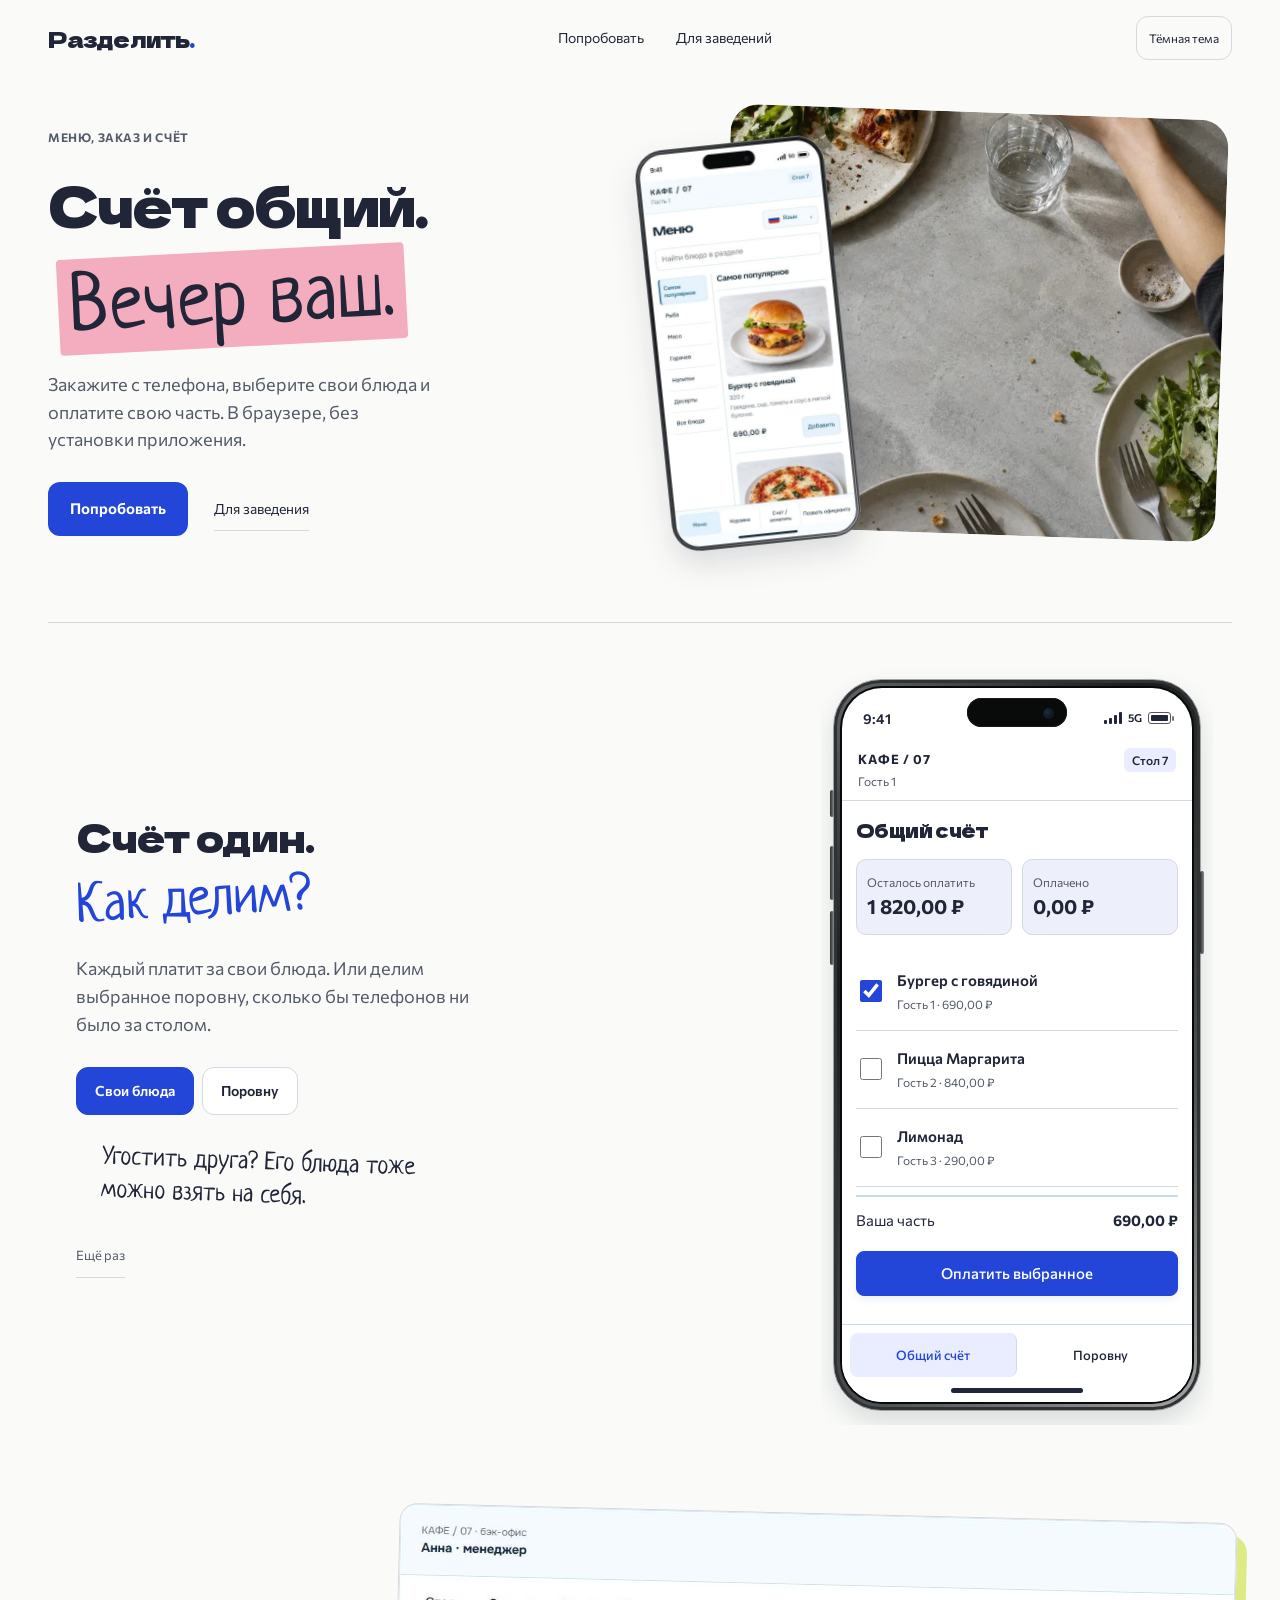
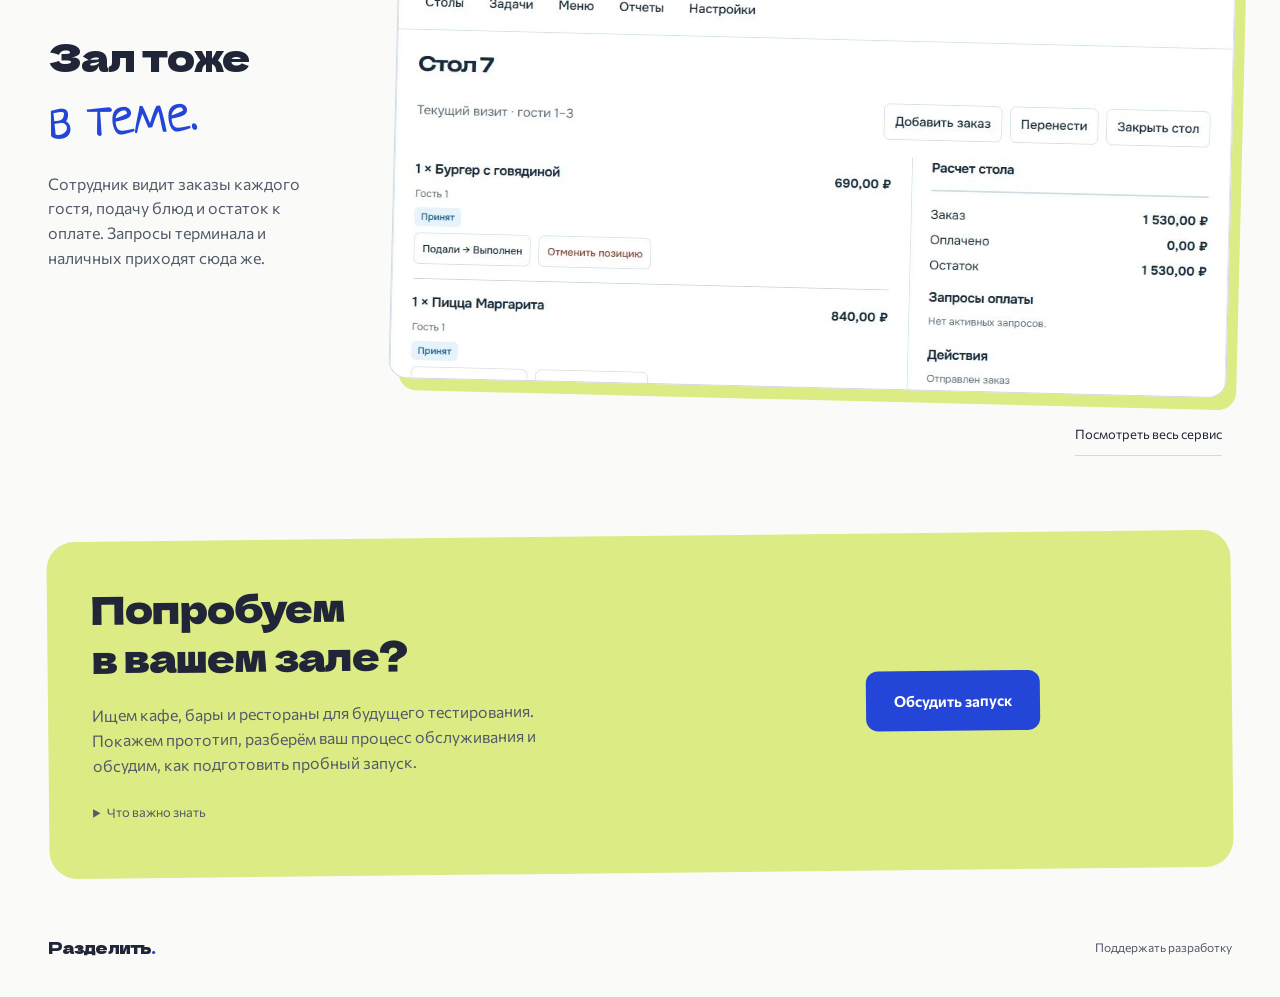
==== landing/index.html @ 6c3a98ae "Publish Razdelit landing and interactive prototype" ====
<!doctype html>
<html lang="ru">
<head>
  <meta charset="utf-8">
  <meta name="viewport" content="width=device-width, initial-scale=1">
  <meta name="color-scheme" content="light dark">
  <meta name="theme-color" content="#fafbf8">
  <meta name="description" content="Разделить: меню, совместный заказ и расчёт за столом в браузере. Посмотрите прототип и узнайте о раннем тестировании для заведений.">
  <meta property="og:title" content="Разделить. Счёт общий. Вечер ваш.">
  <meta property="og:description" content="Меню, заказ и общий счёт с телефона. Посмотрите демонстрацию сервиса для заведений.">
  <meta property="og:type" content="website">
  <title>Разделить | Меню, заказ и общий счёт</title>
  <link rel="icon" href="favicon.svg" type="image/svg+xml">
  <link rel="preload" href="assets/commissioner.woff2" as="font" type="font/woff2" crossorigin>
  <link rel="preload" href="assets/delagothicone.woff2" as="font" type="font/woff2" crossorigin>
  <link rel="preload" href="assets/neucha.woff2" as="font" type="font/woff2" crossorigin>
  <link rel="preload" href="assets/table.webp" as="image" imagesrcset="assets/table-700.webp 700w, assets/table-1000.webp 1000w, assets/table.webp 1400w" imagesizes="(max-width: 767px) 88vw, 45vw" fetchpriority="high">
  <link rel="stylesheet" href="styles.css">
  <script src="script.js" defer></script>
</head>
<body>
  <a class="skip-link" href="#main">Перейти к содержимому</a>
  <header class="site-header wrap">
    <a class="wordmark" href="#" aria-label="Разделить: в начало страницы">Разделить<span aria-hidden="true">.</span></a>
    <nav class="site-nav" aria-label="Основная навигация">
      <a href="#try">Попробовать</a>
      <a href="#venue">Для заведений</a>
    </nav>
    <button class="theme-switch" type="button" aria-label="Тёмная тема: включить" title="Сменить тему">Тёмная тема</button>
  </header>

  <main id="main">
    <section class="hero wrap" aria-labelledby="hero-title">
      <div class="hero-copy">
        <p class="eyebrow">Меню, заказ и счёт</p>
        <h1 id="hero-title">Счёт общий.<br><span class="scribble">Вечер ваш.</span></h1>
        <p class="hero-description">Закажите с телефона, выберите свои блюда и оплатите свою часть. В браузере, без установки приложения.</p>
        <div class="hero-actions">
          <a class="button button-primary" href="#try">Попробовать</a>
          <a class="text-link" href="#venue">Для заведения</a>
        </div>
      </div>
      <div class="hero-scene">
        <img class="table-photo" src="assets/table.webp" srcset="assets/table-700.webp 700w, assets/table-1000.webp 1000w, assets/table.webp 1400w" sizes="(max-width: 767px) 88vw, 45vw" width="1400" height="933" alt="Ресторанный стол с пиццей, салатом и голубой салфеткой" fetchpriority="high">
        <img class="hero-phone" src="assets/menu.webp" width="422" height="894" alt="Экран меню в прототипе «Разделить» на телефоне" fetchpriority="high">
      </div>
    </section>

    <section class="interactive-demo wrap" id="try" aria-labelledby="try-title">
      <div class="demo-copy">
        <h2 id="try-title">Счёт один.<br><span class="scribble">Как делим?</span></h2>
        <p class="demo-intro">Каждый платит за свои блюда. Или делим выбранное поровну, сколько бы телефонов ни было за столом.</p>
        <div class="scenario-switch" role="group" aria-label="Способ деления счёта">
          <button type="button" data-demo-scenario="items" aria-pressed="true" aria-controls="guest-demo" disabled>Свои блюда</button>
          <button type="button" data-demo-scenario="equal" aria-pressed="false" aria-controls="guest-demo" disabled>Поровну</button>
        </div>
        <p class="sharing-note">Угостить друга? Его блюда тоже можно взять на себя.</p>
        <div class="demo-tools"><button class="demo-reset" type="button" data-demo-reset disabled>Ещё раз</button></div>
        <noscript><p>Для работы счёта включите JavaScript.</p></noscript>
      </div>
      <div class="demo-device" id="guest-demo">
        <iframe class="guest-demo-frame" src="../prototype/index.html?embed=landing" title="Разделение и оплата счёта" loading="lazy"></iframe>
      </div>
    </section>

    <section class="showcase wrap" id="how" aria-labelledby="showcase-title">
      <div class="showcase-heading">
        <h2 id="showcase-title">Зал тоже<br><span class="scribble">в теме.</span></h2>
        <p>Сотрудник видит заказы каждого гостя, подачу блюд и остаток к оплате. Запросы терминала и наличных приходят сюда же.</p>
      </div>
      <div class="showcase-layout">
        <figure class="staff-preview">
          <img src="assets/staff.webp" width="1060" height="600" loading="lazy" alt="Экран сотрудников в прототипе: заказ стола 7, блюда гостей и остаток к оплате">
        </figure>
      </div>
      <div class="staff-caption"><a class="text-link" href="../prototype/index.html" target="_blank" rel="noopener">Посмотреть весь сервис</a></div>
    </section>

    <section class="contact-section wrap" id="venue" aria-labelledby="venue-title">
      <div class="contact-copy">
        <h2 id="venue-title">Попробуем<br>в вашем зале?</h2>
        <p>Ищем кафе, бары и рестораны для будущего тестирования. Покажем прототип, разберём ваш процесс обслуживания и обсудим, как подготовить пробный запуск.</p>
        <details class="project-details">
          <summary>Что важно знать</summary>
          <p>Сейчас готов прототип. Рабочее приложение ещё предстоит создать. Сервис задуман самостоятельным, подключение ресторанной системы необязательно. Сроки и тарифы пока не утверждены.</p>
        </details>
      </div>
      <div class="contact-addresses" id="contact">
        <button class="button button-primary contact-launch" type="button" data-open-contact>Обсудить запуск</button>
      </div>
    </section>
  </main>

  <footer class="site-footer wrap">
    <a class="wordmark" href="#">Разделить<span aria-hidden="true">.</span></a>
    <button type="button" class="support-link" data-open-support>Поддержать разработку</button>
  </footer>

  <dialog id="support-dialog" aria-labelledby="support-title">
    <div class="dialog-header"><h2 id="support-title">Поддержать «Разделить»</h2><button class="dialog-close" type="button">Закрыть</button></div>
    <p>Кампания на Planeta.ru готовится к публикации.</p>
    <a class="button button-primary" href="../prototype/index.html" target="_blank" rel="noopener">Посмотреть сервис</a>
  </dialog>

  <dialog id="contact-dialog" aria-labelledby="contact-dialog-title">
    <div class="dialog-header"><h2 id="contact-dialog-title">Давайте<br><span class="scribble">знакомиться.</span></h2><button class="dialog-close" type="button" data-close-contact>Закрыть</button></div>
    <form id="contact-form">
      <div class="contact-modes" role="group" aria-label="Как связаться">
        <button type="button" data-contact-mode="call" aria-pressed="true">Позвоните мне</button>
        <button type="button" data-contact-mode="message" aria-pressed="false">Хочу написать</button>
      </div>
      <label class="form-field"><span>Ваше имя</span><input name="name" autocomplete="name" maxlength="80" required></label>
      <label class="form-field"><span id="contact-field-label">Телефон</span><input name="contact" type="tel" autocomplete="tel" maxlength="100" required></label>
      <label class="form-field"><span id="message-field-label">О заведении и удобном времени</span><textarea name="message" rows="3" maxlength="1500"></textarea></label>
      <button class="button button-primary form-submit" type="submit">Подготовить заявку</button>
    </form>
    <div id="contact-draft" hidden>
      <h3>Ваша заявка</h3>
      <textarea id="request-text" rows="7" readonly aria-label="Текст заявки"></textarea>
      <div class="draft-actions"><button class="button button-primary" type="button" data-copy-request>Скопировать</button><button class="text-button" type="button" data-edit-request>Изменить</button></div>
      <p class="form-status" role="status">Отправка ещё не подключена.</p>
    </div>
  </dialog>
</body>
</html>
---- landing/styles.css ----
@font-face{font-family:Commissioner;src:url('assets/commissioner.woff2') format('woff2');font-weight:100 900;font-style:normal;font-display:swap}
@font-face{font-family:Dela;src:url('assets/delagothicone.woff2') format('woff2');font-weight:400;font-style:normal;font-display:swap}
@font-face{font-family:Neucha;src:url('assets/neucha.woff2') format('woff2');font-weight:400;font-style:normal;font-display:swap}
/* Design 8 / motion 3 / density 3. A playful restaurant identity requested by the owner:
   cobalt controls, pink handwriting, lime invitation; display + handwritten + text faces.
   Photos/dialogs 28px, controls 12px, physical device retains its own silhouette. */
:root{color-scheme:light;--page:#fafbf8;--surface:#fff;--ink:#212538;--muted:#535a69;--accent:#2346d8;--pink:#f4adbf;--lime:#dceb83;--tint:#edf0fa;--line:#d5d8df;--hover:#e9edff;--button-text:#fff;--focus:#2346d8;--shadow:rgba(32,36,63,.14)}
:root[data-theme=dark]{color-scheme:dark;--page:#151925;--surface:#202636;--ink:#f3f4ef;--muted:#bdc4d3;--accent:#adc0ff;--pink:#684554;--lime:#313c28;--tint:#272f43;--line:#424b60;--hover:#303c56;--button-text:#192238;--focus:#adc0ff;--shadow:rgba(5,9,20,.35)}
@media(prefers-color-scheme:dark){:root:not([data-theme=light]){color-scheme:dark;--page:#151925;--surface:#202636;--ink:#f3f4ef;--muted:#bdc4d3;--accent:#adc0ff;--pink:#684554;--lime:#313c28;--tint:#272f43;--line:#424b60;--hover:#303c56;--button-text:#192238;--focus:#adc0ff;--shadow:rgba(5,9,20,.35)}}
*{box-sizing:border-box}html{scroll-padding-top:28px}body{margin:0;background:var(--page);color:var(--ink);font:400 17px/1.55 Commissioner,system-ui,sans-serif;-webkit-font-smoothing:antialiased}button,input,textarea{font:inherit}button,a,summary{touch-action:manipulation;-webkit-tap-highlight-color:transparent}button{cursor:pointer}a{color:inherit;text-decoration:none}img{display:block;max-width:100%;height:auto}h1,h2,h3,p{margin:0}h1,h2{font-family:Dela,system-ui,sans-serif;font-weight:400}h2{font-size:clamp(28px,3vw,40px);line-height:1.28;letter-spacing:-1px}h3{font-size:21px;font-weight:650}p{color:var(--muted)}::selection{background:var(--pink);color:var(--ink)}:focus-visible{outline:3px solid var(--focus);outline-offset:5px;border-radius:5px}[hidden]{display:none!important}.wrap{width:min(1240px,calc(100% - 96px));margin-inline:auto}.skip-link{position:fixed;left:20px;top:12px;transform:translateY(-200%);padding:12px 16px;background:var(--ink);color:var(--page);z-index:10}.skip-link:focus{transform:none}
.site-header{height:76px;display:flex;align-items:center;justify-content:space-between;gap:24px}.wordmark{font:400 22px/1.3 Dela,system-ui,sans-serif;letter-spacing:-.9px;white-space:nowrap}.wordmark span{color:var(--accent)}.site-nav{display:flex;gap:32px}.site-nav a{font-size:14px;padding:12px 0}.site-nav a:hover,.text-link:hover{color:var(--accent)}.theme-switch{min-height:44px;border:1px solid var(--line);border-radius:12px;padding:8px 12px;background:none;color:var(--ink);font-size:12px;white-space:nowrap}.theme-switch:hover{background:var(--hover)}
.hero{display:grid;grid-template-columns:1fr 1.05fr;gap:54px;align-items:center;padding:36px 0 70px}.eyebrow{font-size:12px;font-weight:650;letter-spacing:.05em;text-transform:uppercase;margin-bottom:20px}h1{font-size:clamp(40px,4.3vw,58px);line-height:1.38;letter-spacing:-1.8px}.scribble{display:inline-block;font-family:Neucha,system-ui,sans-serif;font-weight:400;letter-spacing:0;line-height:1.15;transform:rotate(-3deg)}h1 .scribble{font-size:1.45em;background:var(--pink);padding:0 12px 4px;border-radius:4px;color:var(--ink);margin:8px 0 0 10px}h2 .scribble{font-size:1.4em;color:var(--accent);margin-top:6px}.hero-description{max-width:395px;font-size:18px;margin-top:24px}.hero-actions{display:flex;align-items:center;flex-wrap:wrap;gap:14px 26px;margin-top:28px}.button{display:inline-flex;align-items:center;justify-content:center;border:0;border-radius:12px;padding:15px 22px;min-height:52px;font-size:15px;font-weight:650;white-space:nowrap;transition:transform .15s}.button-primary{background:var(--accent);color:var(--button-text)}.button:hover{transform:translateY(-2px)}.button:active{transform:translateY(0)}.text-link{display:inline-flex;align-items:center;font-size:14px;min-height:44px;border-bottom:1px solid var(--line)}.hero-scene{position:relative;height:440px;isolation:isolate}.table-photo{position:absolute;right:10px;top:0;width:86%;height:96%;object-fit:cover;object-position:62% 50%;border-radius:28px;transform:rotate(2deg)}.hero-phone{position:absolute;left:0;top:30px;width:190px;border-radius:14.7% / 7%;transform:rotate(-6deg);filter:drop-shadow(0 14px 14px var(--shadow))}
.interactive-demo{display:grid;grid-template-columns:1fr 430px;gap:70px;align-items:center;padding:42px 0 52px;border-top:1px solid var(--line)}.demo-copy{max-width:480px;padding-left:28px}.demo-intro{font-size:18px;max-width:410px;margin-top:26px}.scenario-switch{display:inline-flex;gap:8px;margin-top:28px}.scenario-switch button,.contact-modes button{border:1px solid var(--line);border-radius:12px;background:var(--surface);color:var(--ink);padding:12px 18px;font-size:14px;min-height:48px;font-weight:600}.scenario-switch button[aria-pressed=true],.contact-modes button[aria-pressed=true]{background:var(--accent);color:var(--button-text);border-color:var(--accent)}button:disabled{cursor:wait;opacity:.55}.sharing-note{font-family:Neucha,system-ui,sans-serif;font-size:25px;line-height:1.3;max-width:325px;color:var(--ink);margin:30px 0 0 26px;transform:rotate(2deg)}.demo-tools{margin-top:24px}.demo-reset{border:0;border-bottom:1px solid var(--line);border-radius:0;min-height:44px;padding:8px 0;background:none;font-size:13px;color:var(--muted)}.demo-device{width:100%;max-width:392px;justify-self:center;background:transparent}.guest-demo-frame{display:block;width:100%;height:760px;border:0;background:transparent}
.showcase{padding:36px 0 64px;display:grid;grid-template-columns:290px minmax(0,1fr);gap:24px 56px;align-items:center}.showcase-heading>p{max-width:285px;margin-top:24px;font-size:16px}.showcase-layout figure{margin:0;padding:0;background:none}.staff-preview img{width:100%;border-radius:18px;border:1px solid var(--line);transform:rotate(1.4deg);box-shadow:10px 12px 0 var(--lime)}.staff-caption{grid-column:2;justify-self:end;padding-right:10px}.staff-caption .text-link{font-size:13px}
.contact-section{padding:42px 44px;margin-top:16px;margin-bottom:34px;background:var(--lime);border-radius:28px;display:grid;grid-template-columns:1.25fr 1fr;gap:40px;align-items:center;transform:rotate(-.6deg)}.contact-copy>p{font-size:16px;max-width:510px;margin-top:22px}.project-details{font-size:13px;margin-top:14px;max-width:510px}.project-details summary{cursor:pointer;min-height:44px;padding:10px 0;color:var(--muted)}.project-details p{font-size:13px;line-height:1.6;margin-top:4px}.contact-addresses{justify-self:center}.contact-launch{min-height:60px;padding:18px 28px}.site-footer{padding:18px 0 28px;display:flex;justify-content:space-between;align-items:center;gap:24px}.site-footer .wordmark{font-size:16px}.support-link{border:0;background:none;padding:12px 0;min-height:44px;font-size:12px;color:var(--muted)}
dialog{width:min(560px,calc(100% - 32px));max-height:calc(100dvh - 32px);overflow:auto;border:1px solid var(--line);border-radius:28px;background:var(--surface);color:var(--ink);padding:30px;box-shadow:0 24px 80px var(--shadow)}dialog::backdrop{background:rgba(17,23,38,.65);backdrop-filter:blur(4px)}.dialog-header{position:relative;padding-top:28px;margin-bottom:22px}.dialog-header h2{font-size:26px;line-height:1.35;letter-spacing:-.8px}.dialog-header .scribble{font-size:1.55em;color:var(--ink);background:var(--pink);padding:0 8px 3px;border-radius:4px;margin-left:12px}.dialog-close{position:absolute;right:0;top:-8px;min-height:44px;border:0;padding:8px;background:none;font-size:12px;color:var(--muted)}dialog>p{margin-top:18px;font-size:16px}dialog>.button{margin-top:22px}.contact-modes{display:flex;gap:8px;margin:26px 0 22px}.contact-modes button{flex:1;padding:12px 10px;font-size:13px}.form-field{display:grid;gap:8px;margin-top:17px}.form-field>span{font-size:13px;font-weight:600}.form-field input,.form-field textarea,#request-text{width:100%;min-width:0;border:1px solid var(--line);border-radius:12px;background:var(--page);color:var(--ink);padding:12px 14px;min-height:48px;font-size:16px;resize:vertical}.form-submit{width:100%;margin-top:24px}#contact-draft h3{font-family:Neucha,system-ui,sans-serif;font-size:30px;font-weight:400;margin-bottom:16px}#request-text{line-height:1.5}.draft-actions{display:flex;align-items:center;gap:20px;margin-top:20px}.text-button{border:0;background:none;color:var(--muted);font-size:14px;min-height:44px;padding:8px}.form-status{font-size:13px;margin-top:16px}
@media(max-width:1100px){.wrap{width:calc(100% - 64px)}.hero{gap:28px}.hero-scene{height:400px}.hero-phone{width:176px;top:26px}h1{font-size:clamp(34px,4.1vw,46px)}.interactive-demo{grid-template-columns:1fr 370px;gap:34px}.demo-copy{padding-left:0}.showcase{grid-template-columns:240px minmax(0,1fr);gap:24px 34px}.contact-section{padding:36px 32px}.contact-section h2{font-size:30px}}
@media(max-width:900px){.wordmark{font-size:19px}.site-nav{gap:20px}.hero{gap:24px}.hero-phone{width:164px;top:38px}.hero-description{font-size:16px}.hero-scene{height:390px}.interactive-demo{grid-template-columns:1fr 340px;gap:28px}.demo-copy h2{font-size:30px}.demo-intro{font-size:16px}.scenario-switch button{padding:12px 14px}.sharing-note{font-size:23px;margin-left:10px}.showcase{grid-template-columns:1fr}.showcase-heading>p{max-width:500px}.staff-caption{grid-column:1}.contact-section{grid-template-columns:1fr;gap:24px}.contact-addresses{justify-self:start}}
@media(max-width:767px){.wrap{width:calc(100% - 40px)}.site-header{height:68px;gap:12px}.wordmark{font-size:18px}.site-nav{display:none}.theme-switch{font-size:11px;padding:7px 10px}.hero{grid-template-columns:1fr;gap:32px;padding:22px 0 42px}h1{font-size:clamp(31px,6.8vw,44px);letter-spacing:-1px;line-height:1.4}h1 .scribble{font-size:1.6em;margin-top:4px;margin-left:8px}.eyebrow{font-size:10px;margin-bottom:18px}.hero-description{font-size:17px;max-width:430px;margin-top:24px}.hero-actions{margin-top:24px;gap:14px 24px}.hero-scene{height:360px;max-width:480px;width:100%;margin:auto}.hero-phone{width:160px;top:12px}.table-photo{height:95%;top:10px;right:8px}.interactive-demo{grid-template-columns:1fr;gap:20px;padding:28px 0 32px}.demo-copy h2{font-size:30px}.demo-intro{font-size:16px;margin-top:22px}.sharing-note{font-size:24px;margin:24px 0 0 16px;max-width:300px}.scenario-switch{margin-top:22px}.demo-tools{margin-top:16px}.demo-device{max-width:370px}.showcase{padding:28px 0 38px;gap:26px}.showcase-heading h2{font-size:30px}.showcase-heading>p{font-size:15px;margin-top:22px}.staff-preview img{box-shadow:6px 8px 0 var(--lime);transform:rotate(1deg)}.staff-caption{padding-right:0}.contact-section{padding:28px 24px;transform:none;margin-top:10px;margin-bottom:20px}.contact-section h2{font-size:25px;letter-spacing:-.8px}.contact-copy>p{font-size:15px;margin-top:18px}.contact-launch{min-height:54px;font-size:14px;padding:16px 22px}.site-footer .wordmark{font-size:14px}.support-link{font-size:11px}.site-footer{gap:16px;padding:18px 0}dialog{padding:24px}.dialog-header h2{font-size:23px}.dialog-header .scribble{font-size:1.5em;margin-left:4px}}
@media(max-width:380px){.wrap{width:calc(100% - 32px)}.wordmark{font-size:15px}.theme-switch{font-size:10px;padding:7px 8px}h1{font-size:30px}.hero-scene{height:316px}.hero-phone{width:140px;top:12px}.hero-description{font-size:16px}.hero-actions{gap:12px 20px}.button{font-size:14px;padding:14px 18px}.contact-section{padding:26px 20px}.contact-section h2{font-size:22px}.dialog-header h2{font-size:21px}.contact-modes{gap:6px}.contact-modes button{font-size:12px;padding-inline:8px}.site-footer .wordmark{font-size:12px}.support-link{max-width:130px;text-align:right}.draft-actions{gap:12px}}
@media(prefers-reduced-motion:reduce){*,*:before,*:after{animation:none!important;transition:none!important;scroll-behavior:auto!important}.button:hover,.button:active{transform:none}}
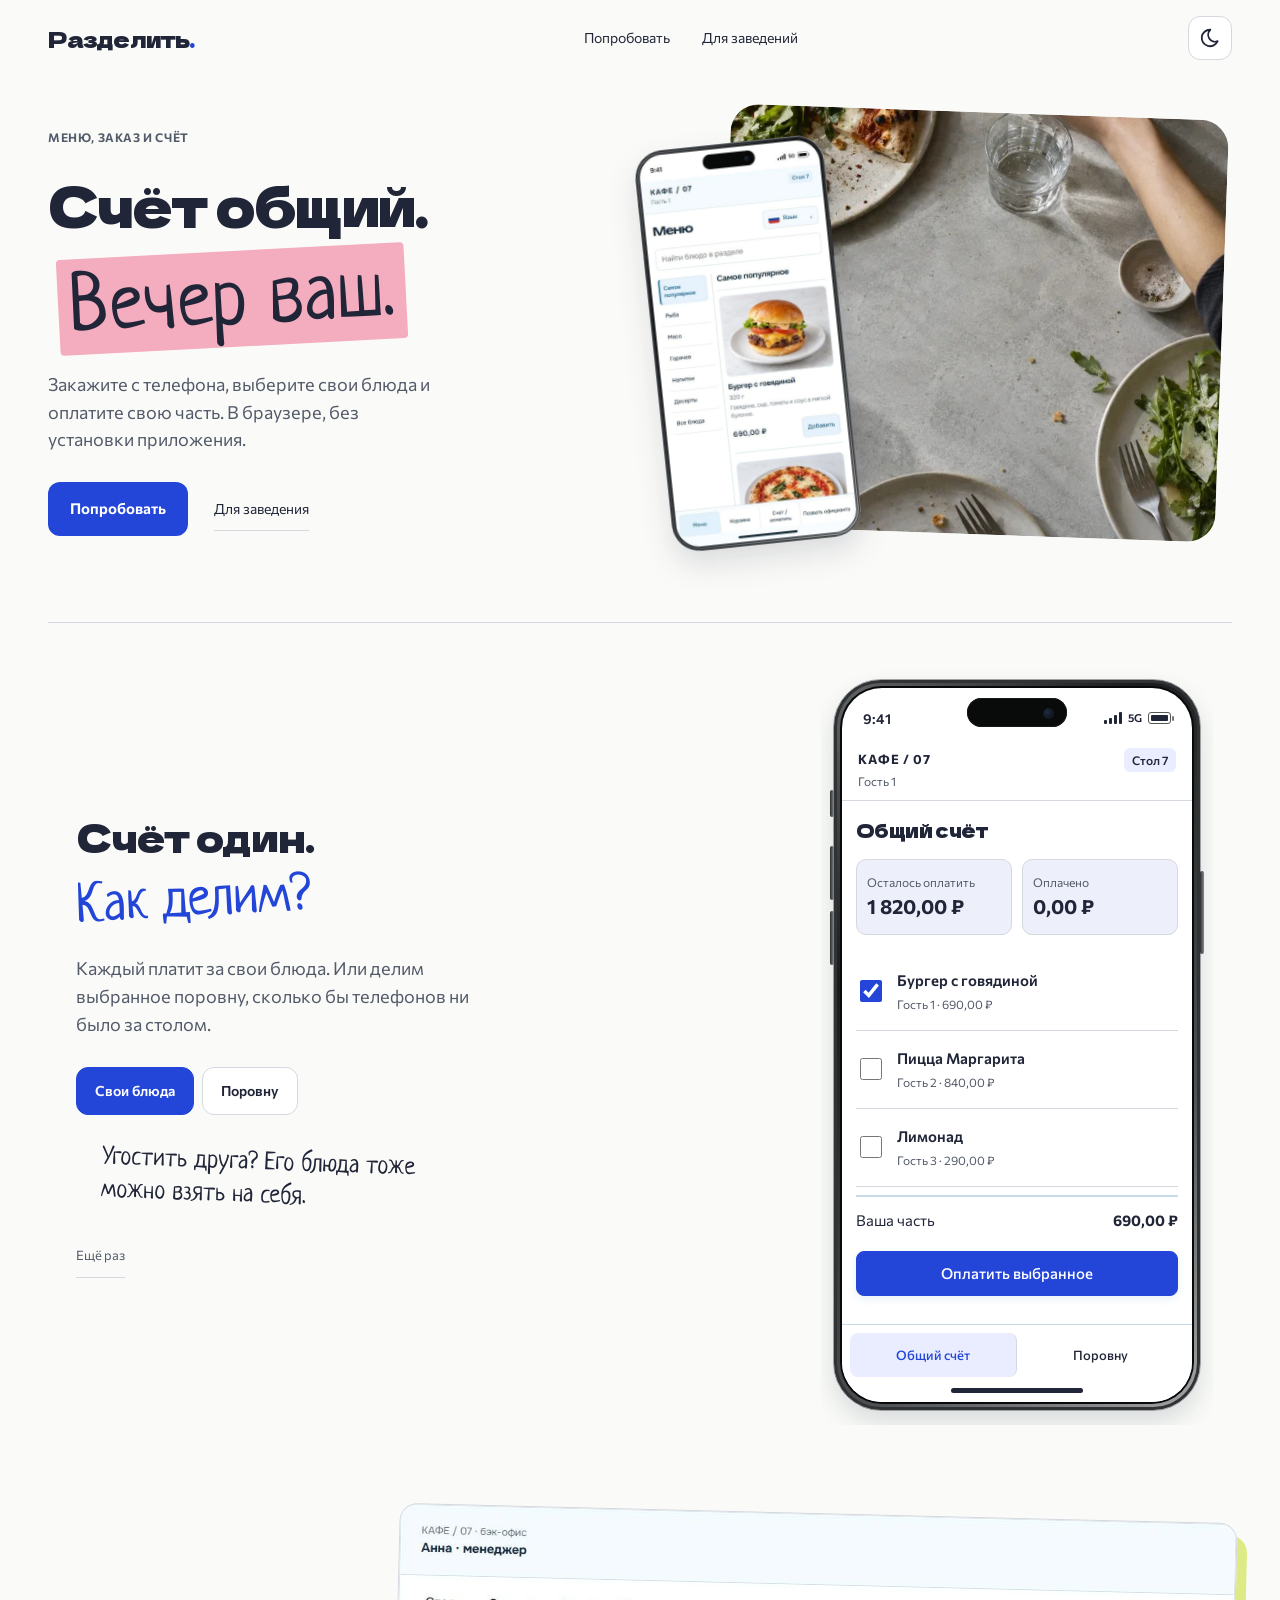
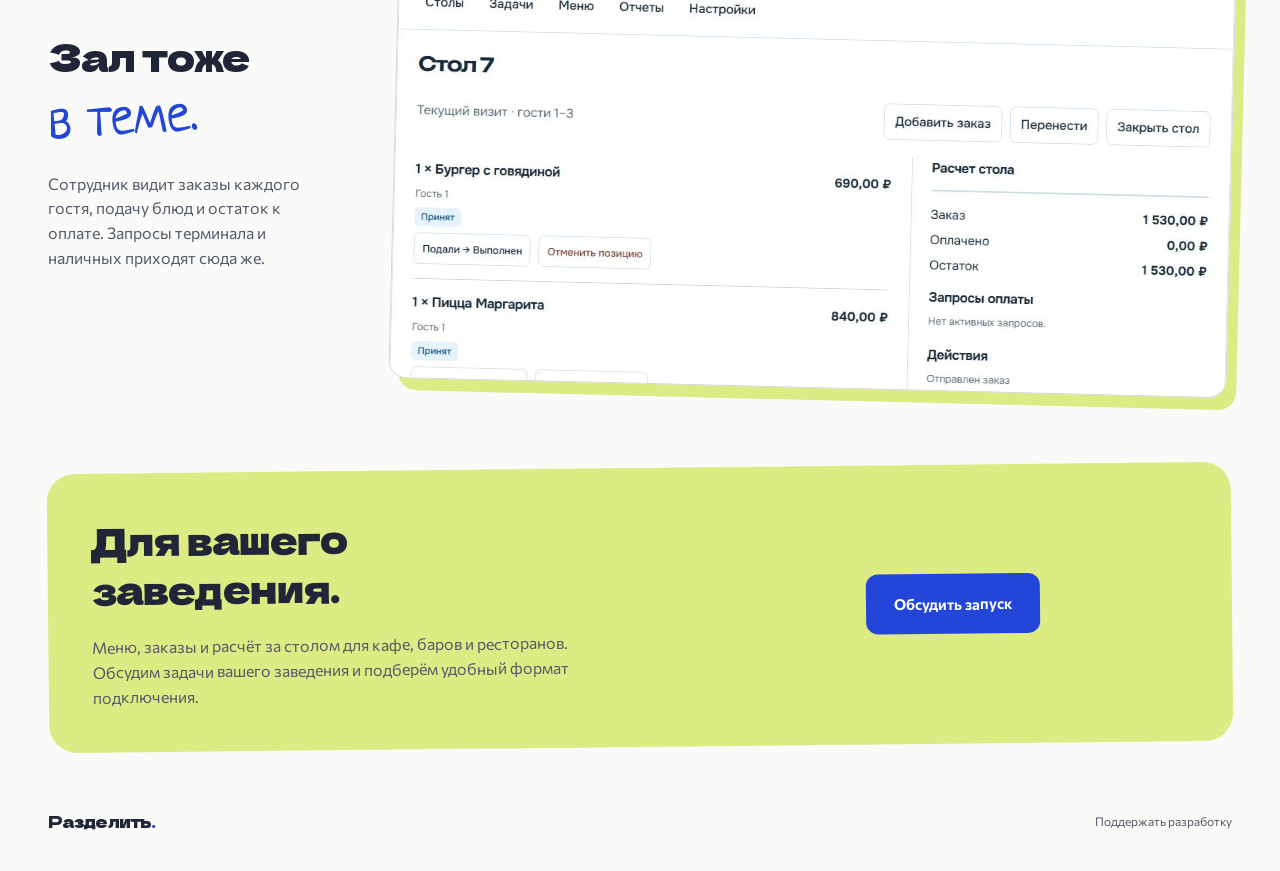
==== commit 860af321: "Simplify landing navigation and update venue and support copy" ====
--- a/landing/index.html
+++ b/landing/index.html
@@ -5,7 +5,7 @@
   <meta name="viewport" content="width=device-width, initial-scale=1">
   <meta name="color-scheme" content="light dark">
   <meta name="theme-color" content="#fafbf8">
-  <meta name="description" content="Разделить: меню, совместный заказ и расчёт за столом в браузере. Посмотрите прототип и узнайте о раннем тестировании для заведений.">
+  <meta name="description" content="Разделить: меню, совместный заказ и расчёт за столом в браузере. Для кафе, баров и ресторанов. Обсудите подключение для вашего заведения.">
   <meta property="og:title" content="Разделить. Счёт общий. Вечер ваш.">
   <meta property="og:description" content="Меню, заказ и общий счёт с телефона. Посмотрите демонстрацию сервиса для заведений.">
   <meta property="og:type" content="website">
@@ -18,7 +18,7 @@
   <link rel="stylesheet" href="styles.css">
   <script src="script.js" defer></script>
 </head>
-<body>
+<body id="top">
   <a class="skip-link" href="#main">Перейти к содержимому</a>
   <header class="site-header wrap">
     <a class="wordmark" href="#" aria-label="Разделить: в начало страницы">Разделить<span aria-hidden="true">.</span></a>
@@ -26,7 +26,7 @@
       <a href="#try">Попробовать</a>
       <a href="#venue">Для заведений</a>
     </nav>
-    <button class="theme-switch" type="button" aria-label="Тёмная тема: включить" title="Сменить тему">Тёмная тема</button>
+    <button class="theme-switch" type="button" aria-label="Включить тёмную тему" title="Включить тёмную тему" data-icon="moon"><span class="theme-icon" aria-hidden="true"></span></button>
   </header>
 
   <main id="main">
@@ -73,17 +73,12 @@
           <img src="assets/staff.webp" width="1060" height="600" loading="lazy" alt="Экран сотрудников в прототипе: заказ стола 7, блюда гостей и остаток к оплате">
         </figure>
       </div>
-      <div class="staff-caption"><a class="text-link" href="../prototype/index.html" target="_blank" rel="noopener">Посмотреть весь сервис</a></div>
     </section>
 
     <section class="contact-section wrap" id="venue" aria-labelledby="venue-title">
       <div class="contact-copy">
-        <h2 id="venue-title">Попробуем<br>в вашем зале?</h2>
-        <p>Ищем кафе, бары и рестораны для будущего тестирования. Покажем прототип, разберём ваш процесс обслуживания и обсудим, как подготовить пробный запуск.</p>
-        <details class="project-details">
-          <summary>Что важно знать</summary>
-          <p>Сейчас готов прототип. Рабочее приложение ещё предстоит создать. Сервис задуман самостоятельным, подключение ресторанной системы необязательно. Сроки и тарифы пока не утверждены.</p>
-        </details>
+        <h2 id="venue-title">Для вашего<br>заведения.</h2>
+        <p>Меню, заказы и расчёт за столом для кафе, баров и ресторанов. Обсудим задачи вашего заведения и подберём удобный формат подключения.</p>
       </div>
       <div class="contact-addresses" id="contact">
         <button class="button button-primary contact-launch" type="button" data-open-contact>Обсудить запуск</button>
@@ -96,10 +91,12 @@
     <button type="button" class="support-link" data-open-support>Поддержать разработку</button>
   </footer>
 
+  <a class="back-to-top" href="#top" aria-label="Вернуться наверх" title="Вернуться наверх" hidden><span aria-hidden="true"></span></a>
+
   <dialog id="support-dialog" aria-labelledby="support-title">
     <div class="dialog-header"><h2 id="support-title">Поддержать «Разделить»</h2><button class="dialog-close" type="button">Закрыть</button></div>
-    <p>Кампания на Planeta.ru готовится к публикации.</p>
-    <a class="button button-primary" href="../prototype/index.html" target="_blank" rel="noopener">Посмотреть сервис</a>
+    <p>Помогите нам развивать «Разделить». Поддержите проект на Planeta.ru и станьте частью его истории.</p>
+    <a class="button button-primary" href="https://planeta.ru/campaigns/57958" target="_blank" rel="noopener">Поддержать на Planeta.ru</a>
   </dialog>
 
   <dialog id="contact-dialog" aria-labelledby="contact-dialog-title">
@@ -112,13 +109,16 @@
       <label class="form-field"><span>Ваше имя</span><input name="name" autocomplete="name" maxlength="80" required></label>
       <label class="form-field"><span id="contact-field-label">Телефон</span><input name="contact" type="tel" autocomplete="tel" maxlength="100" required></label>
       <label class="form-field"><span id="message-field-label">О заведении и удобном времени</span><textarea name="message" rows="3" maxlength="1500"></textarea></label>
-      <button class="button button-primary form-submit" type="submit">Подготовить заявку</button>
+      <input name="website" type="text" hidden tabindex="-1" autocomplete="off" aria-hidden="true">
+      <button class="button button-primary form-submit" type="submit">Отправить заявку</button>
+      <p id="contact-send-status" class="form-status" role="status" aria-live="polite"></p>
+      <p class="form-status">Имя, контакт и сообщение получит автор проекта в Telegram. <a href="https://t.me/artivtw" target="_blank" rel="noopener">Написать автору напрямую</a></p>
     </form>
     <div id="contact-draft" hidden>
-      <h3>Ваша заявка</h3>
+      <h3>Заявка отправлена</h3>
       <textarea id="request-text" rows="7" readonly aria-label="Текст заявки"></textarea>
-      <div class="draft-actions"><button class="button button-primary" type="button" data-copy-request>Скопировать</button><button class="text-button" type="button" data-edit-request>Изменить</button></div>
-      <p class="form-status" role="status">Отправка ещё не подключена.</p>
+      <div class="draft-actions"><button class="button button-primary" type="button" data-copy-request>Скопировать</button><button class="text-button" type="button" data-edit-request>Новая заявка</button></div>
+      <p class="form-status" role="status">Спасибо! Свяжемся с вами по указанному контакту.</p>
     </div>
   </dialog>
 </body>
--- a/landing/styles.css
+++ b/landing/styles.css
@@ -8,15 +8,15 @@
 :root[data-theme=dark]{color-scheme:dark;--page:#151925;--surface:#202636;--ink:#f3f4ef;--muted:#bdc4d3;--accent:#adc0ff;--pink:#684554;--lime:#313c28;--tint:#272f43;--line:#424b60;--hover:#303c56;--button-text:#192238;--focus:#adc0ff;--shadow:rgba(5,9,20,.35)}
 @media(prefers-color-scheme:dark){:root:not([data-theme=light]){color-scheme:dark;--page:#151925;--surface:#202636;--ink:#f3f4ef;--muted:#bdc4d3;--accent:#adc0ff;--pink:#684554;--lime:#313c28;--tint:#272f43;--line:#424b60;--hover:#303c56;--button-text:#192238;--focus:#adc0ff;--shadow:rgba(5,9,20,.35)}}
 *{box-sizing:border-box}html{scroll-padding-top:28px}body{margin:0;background:var(--page);color:var(--ink);font:400 17px/1.55 Commissioner,system-ui,sans-serif;-webkit-font-smoothing:antialiased}button,input,textarea{font:inherit}button,a,summary{touch-action:manipulation;-webkit-tap-highlight-color:transparent}button{cursor:pointer}a{color:inherit;text-decoration:none}img{display:block;max-width:100%;height:auto}h1,h2,h3,p{margin:0}h1,h2{font-family:Dela,system-ui,sans-serif;font-weight:400}h2{font-size:clamp(28px,3vw,40px);line-height:1.28;letter-spacing:-1px}h3{font-size:21px;font-weight:650}p{color:var(--muted)}::selection{background:var(--pink);color:var(--ink)}:focus-visible{outline:3px solid var(--focus);outline-offset:5px;border-radius:5px}[hidden]{display:none!important}.wrap{width:min(1240px,calc(100% - 96px));margin-inline:auto}.skip-link{position:fixed;left:20px;top:12px;transform:translateY(-200%);padding:12px 16px;background:var(--ink);color:var(--page);z-index:10}.skip-link:focus{transform:none}
-.site-header{height:76px;display:flex;align-items:center;justify-content:space-between;gap:24px}.wordmark{font:400 22px/1.3 Dela,system-ui,sans-serif;letter-spacing:-.9px;white-space:nowrap}.wordmark span{color:var(--accent)}.site-nav{display:flex;gap:32px}.site-nav a{font-size:14px;padding:12px 0}.site-nav a:hover,.text-link:hover{color:var(--accent)}.theme-switch{min-height:44px;border:1px solid var(--line);border-radius:12px;padding:8px 12px;background:none;color:var(--ink);font-size:12px;white-space:nowrap}.theme-switch:hover{background:var(--hover)}
+.site-header{height:76px;display:flex;align-items:center;justify-content:space-between;gap:24px}.wordmark{font:400 22px/1.3 Dela,system-ui,sans-serif;letter-spacing:-.9px;white-space:nowrap}.wordmark span{color:var(--accent)}.site-nav{display:flex;gap:32px}.site-nav a{font-size:14px;padding:12px 0}.site-nav a:hover,.text-link:hover{color:var(--accent)}.theme-switch{display:grid;place-items:center;width:44px;height:44px;flex-shrink:0;border:1px solid var(--line);border-radius:12px;padding:0;background:var(--surface);color:var(--ink)}.theme-icon,.back-to-top span{display:block;width:22px;height:22px;background:currentColor;mask:url("assets/icons/moon.svg") center/contain no-repeat}.theme-switch[data-icon=sun] .theme-icon{mask-image:url("assets/icons/sun.svg")}.back-to-top{position:fixed;right:24px;bottom:calc(24px + env(safe-area-inset-bottom,0px));z-index:5;display:grid;place-items:center;width:44px;height:44px;border:1px solid var(--line);border-radius:12px;background:var(--surface);color:var(--ink);box-shadow:0 4px 18px var(--shadow)}.back-to-top span{mask-image:url("assets/icons/arrow-up.svg")}.back-to-top:hover{background:var(--hover)}.theme-switch:hover{background:var(--hover)}
 .hero{display:grid;grid-template-columns:1fr 1.05fr;gap:54px;align-items:center;padding:36px 0 70px}.eyebrow{font-size:12px;font-weight:650;letter-spacing:.05em;text-transform:uppercase;margin-bottom:20px}h1{font-size:clamp(40px,4.3vw,58px);line-height:1.38;letter-spacing:-1.8px}.scribble{display:inline-block;font-family:Neucha,system-ui,sans-serif;font-weight:400;letter-spacing:0;line-height:1.15;transform:rotate(-3deg)}h1 .scribble{font-size:1.45em;background:var(--pink);padding:0 12px 4px;border-radius:4px;color:var(--ink);margin:8px 0 0 10px}h2 .scribble{font-size:1.4em;color:var(--accent);margin-top:6px}.hero-description{max-width:395px;font-size:18px;margin-top:24px}.hero-actions{display:flex;align-items:center;flex-wrap:wrap;gap:14px 26px;margin-top:28px}.button{display:inline-flex;align-items:center;justify-content:center;border:0;border-radius:12px;padding:15px 22px;min-height:52px;font-size:15px;font-weight:650;white-space:nowrap;transition:transform .15s}.button-primary{background:var(--accent);color:var(--button-text)}.button:hover{transform:translateY(-2px)}.button:active{transform:translateY(0)}.text-link{display:inline-flex;align-items:center;font-size:14px;min-height:44px;border-bottom:1px solid var(--line)}.hero-scene{position:relative;height:440px;isolation:isolate}.table-photo{position:absolute;right:10px;top:0;width:86%;height:96%;object-fit:cover;object-position:62% 50%;border-radius:28px;transform:rotate(2deg)}.hero-phone{position:absolute;left:0;top:30px;width:190px;border-radius:14.7% / 7%;transform:rotate(-6deg);filter:drop-shadow(0 14px 14px var(--shadow))}
 .interactive-demo{display:grid;grid-template-columns:1fr 430px;gap:70px;align-items:center;padding:42px 0 52px;border-top:1px solid var(--line)}.demo-copy{max-width:480px;padding-left:28px}.demo-intro{font-size:18px;max-width:410px;margin-top:26px}.scenario-switch{display:inline-flex;gap:8px;margin-top:28px}.scenario-switch button,.contact-modes button{border:1px solid var(--line);border-radius:12px;background:var(--surface);color:var(--ink);padding:12px 18px;font-size:14px;min-height:48px;font-weight:600}.scenario-switch button[aria-pressed=true],.contact-modes button[aria-pressed=true]{background:var(--accent);color:var(--button-text);border-color:var(--accent)}button:disabled{cursor:wait;opacity:.55}.sharing-note{font-family:Neucha,system-ui,sans-serif;font-size:25px;line-height:1.3;max-width:325px;color:var(--ink);margin:30px 0 0 26px;transform:rotate(2deg)}.demo-tools{margin-top:24px}.demo-reset{border:0;border-bottom:1px solid var(--line);border-radius:0;min-height:44px;padding:8px 0;background:none;font-size:13px;color:var(--muted)}.demo-device{width:100%;max-width:392px;justify-self:center;background:transparent}.guest-demo-frame{display:block;width:100%;height:760px;border:0;background:transparent}
-.showcase{padding:36px 0 64px;display:grid;grid-template-columns:290px minmax(0,1fr);gap:24px 56px;align-items:center}.showcase-heading>p{max-width:285px;margin-top:24px;font-size:16px}.showcase-layout figure{margin:0;padding:0;background:none}.staff-preview img{width:100%;border-radius:18px;border:1px solid var(--line);transform:rotate(1.4deg);box-shadow:10px 12px 0 var(--lime)}.staff-caption{grid-column:2;justify-self:end;padding-right:10px}.staff-caption .text-link{font-size:13px}
-.contact-section{padding:42px 44px;margin-top:16px;margin-bottom:34px;background:var(--lime);border-radius:28px;display:grid;grid-template-columns:1.25fr 1fr;gap:40px;align-items:center;transform:rotate(-.6deg)}.contact-copy>p{font-size:16px;max-width:510px;margin-top:22px}.project-details{font-size:13px;margin-top:14px;max-width:510px}.project-details summary{cursor:pointer;min-height:44px;padding:10px 0;color:var(--muted)}.project-details p{font-size:13px;line-height:1.6;margin-top:4px}.contact-addresses{justify-self:center}.contact-launch{min-height:60px;padding:18px 28px}.site-footer{padding:18px 0 28px;display:flex;justify-content:space-between;align-items:center;gap:24px}.site-footer .wordmark{font-size:16px}.support-link{border:0;background:none;padding:12px 0;min-height:44px;font-size:12px;color:var(--muted)}
+.showcase{padding:36px 0 64px;display:grid;grid-template-columns:290px minmax(0,1fr);gap:24px 56px;align-items:center}.showcase-heading>p{max-width:285px;margin-top:24px;font-size:16px}.showcase-layout figure{margin:0;padding:0;background:none}.staff-preview img{width:100%;border-radius:18px;border:1px solid var(--line);transform:rotate(1.4deg);box-shadow:10px 12px 0 var(--lime)}
+.contact-section{padding:42px 44px;margin-top:16px;margin-bottom:34px;background:var(--lime);border-radius:28px;display:grid;grid-template-columns:1.25fr 1fr;gap:40px;align-items:center;transform:rotate(-.6deg)}.contact-copy>p{font-size:16px;max-width:510px;margin-top:22px}.contact-addresses{justify-self:center}.contact-launch{min-height:60px;padding:18px 28px}.site-footer{padding:18px 0 28px;display:flex;justify-content:space-between;align-items:center;gap:24px}.site-footer .wordmark{font-size:16px}.support-link{border:0;background:none;padding:12px 0;min-height:44px;font-size:12px;color:var(--muted)}
 dialog{width:min(560px,calc(100% - 32px));max-height:calc(100dvh - 32px);overflow:auto;border:1px solid var(--line);border-radius:28px;background:var(--surface);color:var(--ink);padding:30px;box-shadow:0 24px 80px var(--shadow)}dialog::backdrop{background:rgba(17,23,38,.65);backdrop-filter:blur(4px)}.dialog-header{position:relative;padding-top:28px;margin-bottom:22px}.dialog-header h2{font-size:26px;line-height:1.35;letter-spacing:-.8px}.dialog-header .scribble{font-size:1.55em;color:var(--ink);background:var(--pink);padding:0 8px 3px;border-radius:4px;margin-left:12px}.dialog-close{position:absolute;right:0;top:-8px;min-height:44px;border:0;padding:8px;background:none;font-size:12px;color:var(--muted)}dialog>p{margin-top:18px;font-size:16px}dialog>.button{margin-top:22px}.contact-modes{display:flex;gap:8px;margin:26px 0 22px}.contact-modes button{flex:1;padding:12px 10px;font-size:13px}.form-field{display:grid;gap:8px;margin-top:17px}.form-field>span{font-size:13px;font-weight:600}.form-field input,.form-field textarea,#request-text{width:100%;min-width:0;border:1px solid var(--line);border-radius:12px;background:var(--page);color:var(--ink);padding:12px 14px;min-height:48px;font-size:16px;resize:vertical}.form-submit{width:100%;margin-top:24px}#contact-draft h3{font-family:Neucha,system-ui,sans-serif;font-size:30px;font-weight:400;margin-bottom:16px}#request-text{line-height:1.5}.draft-actions{display:flex;align-items:center;gap:20px;margin-top:20px}.text-button{border:0;background:none;color:var(--muted);font-size:14px;min-height:44px;padding:8px}.form-status{font-size:13px;margin-top:16px}
 @media(max-width:1100px){.wrap{width:calc(100% - 64px)}.hero{gap:28px}.hero-scene{height:400px}.hero-phone{width:176px;top:26px}h1{font-size:clamp(34px,4.1vw,46px)}.interactive-demo{grid-template-columns:1fr 370px;gap:34px}.demo-copy{padding-left:0}.showcase{grid-template-columns:240px minmax(0,1fr);gap:24px 34px}.contact-section{padding:36px 32px}.contact-section h2{font-size:30px}}
-@media(max-width:900px){.wordmark{font-size:19px}.site-nav{gap:20px}.hero{gap:24px}.hero-phone{width:164px;top:38px}.hero-description{font-size:16px}.hero-scene{height:390px}.interactive-demo{grid-template-columns:1fr 340px;gap:28px}.demo-copy h2{font-size:30px}.demo-intro{font-size:16px}.scenario-switch button{padding:12px 14px}.sharing-note{font-size:23px;margin-left:10px}.showcase{grid-template-columns:1fr}.showcase-heading>p{max-width:500px}.staff-caption{grid-column:1}.contact-section{grid-template-columns:1fr;gap:24px}.contact-addresses{justify-self:start}}
-@media(max-width:767px){.wrap{width:calc(100% - 40px)}.site-header{height:68px;gap:12px}.wordmark{font-size:18px}.site-nav{display:none}.theme-switch{font-size:11px;padding:7px 10px}.hero{grid-template-columns:1fr;gap:32px;padding:22px 0 42px}h1{font-size:clamp(31px,6.8vw,44px);letter-spacing:-1px;line-height:1.4}h1 .scribble{font-size:1.6em;margin-top:4px;margin-left:8px}.eyebrow{font-size:10px;margin-bottom:18px}.hero-description{font-size:17px;max-width:430px;margin-top:24px}.hero-actions{margin-top:24px;gap:14px 24px}.hero-scene{height:360px;max-width:480px;width:100%;margin:auto}.hero-phone{width:160px;top:12px}.table-photo{height:95%;top:10px;right:8px}.interactive-demo{grid-template-columns:1fr;gap:20px;padding:28px 0 32px}.demo-copy h2{font-size:30px}.demo-intro{font-size:16px;margin-top:22px}.sharing-note{font-size:24px;margin:24px 0 0 16px;max-width:300px}.scenario-switch{margin-top:22px}.demo-tools{margin-top:16px}.demo-device{max-width:370px}.showcase{padding:28px 0 38px;gap:26px}.showcase-heading h2{font-size:30px}.showcase-heading>p{font-size:15px;margin-top:22px}.staff-preview img{box-shadow:6px 8px 0 var(--lime);transform:rotate(1deg)}.staff-caption{padding-right:0}.contact-section{padding:28px 24px;transform:none;margin-top:10px;margin-bottom:20px}.contact-section h2{font-size:25px;letter-spacing:-.8px}.contact-copy>p{font-size:15px;margin-top:18px}.contact-launch{min-height:54px;font-size:14px;padding:16px 22px}.site-footer .wordmark{font-size:14px}.support-link{font-size:11px}.site-footer{gap:16px;padding:18px 0}dialog{padding:24px}.dialog-header h2{font-size:23px}.dialog-header .scribble{font-size:1.5em;margin-left:4px}}
-@media(max-width:380px){.wrap{width:calc(100% - 32px)}.wordmark{font-size:15px}.theme-switch{font-size:10px;padding:7px 8px}h1{font-size:30px}.hero-scene{height:316px}.hero-phone{width:140px;top:12px}.hero-description{font-size:16px}.hero-actions{gap:12px 20px}.button{font-size:14px;padding:14px 18px}.contact-section{padding:26px 20px}.contact-section h2{font-size:22px}.dialog-header h2{font-size:21px}.contact-modes{gap:6px}.contact-modes button{font-size:12px;padding-inline:8px}.site-footer .wordmark{font-size:12px}.support-link{max-width:130px;text-align:right}.draft-actions{gap:12px}}
+@media(max-width:900px){.wordmark{font-size:19px}.site-nav{gap:20px}.hero{gap:24px}.hero-phone{width:164px;top:38px}.hero-description{font-size:16px}.hero-scene{height:390px}.interactive-demo{grid-template-columns:1fr 340px;gap:28px}.demo-copy h2{font-size:30px}.demo-intro{font-size:16px}.scenario-switch button{padding:12px 14px}.sharing-note{font-size:23px;margin-left:10px}.showcase{grid-template-columns:1fr}.showcase-heading>p{max-width:500px}.contact-section{grid-template-columns:1fr;gap:24px}.contact-addresses{justify-self:start}}
+@media(max-width:767px){.wrap{width:calc(100% - 40px)}.site-header{height:68px;gap:12px}.wordmark{font-size:18px}.site-nav{display:none}.back-to-top{right:16px;bottom:calc(16px + env(safe-area-inset-bottom,0px))}.hero{grid-template-columns:1fr;gap:32px;padding:22px 0 42px}h1{font-size:clamp(31px,6.8vw,44px);letter-spacing:-1px;line-height:1.4}h1 .scribble{font-size:1.6em;margin-top:4px;margin-left:8px}.eyebrow{font-size:10px;margin-bottom:18px}.hero-description{font-size:17px;max-width:430px;margin-top:24px}.hero-actions{margin-top:24px;gap:14px 24px}.hero-scene{height:360px;max-width:480px;width:100%;margin:auto}.hero-phone{width:160px;top:12px}.table-photo{height:95%;top:10px;right:8px}.interactive-demo{grid-template-columns:1fr;gap:20px;padding:28px 0 32px}.demo-copy h2{font-size:30px}.demo-intro{font-size:16px;margin-top:22px}.sharing-note{font-size:24px;margin:24px 0 0 16px;max-width:300px}.scenario-switch{margin-top:22px}.demo-tools{margin-top:16px}.demo-device{max-width:370px}.showcase{padding:28px 0 38px;gap:26px}.showcase-heading h2{font-size:30px}.showcase-heading>p{font-size:15px;margin-top:22px}.staff-preview img{box-shadow:6px 8px 0 var(--lime);transform:rotate(1deg)}.contact-section{padding:28px 24px;transform:none;margin-top:10px;margin-bottom:20px}.contact-section h2{font-size:25px;letter-spacing:-.8px}.contact-copy>p{font-size:15px;margin-top:18px}.contact-launch{min-height:54px;font-size:14px;padding:16px 22px}.site-footer .wordmark{font-size:14px}.support-link{font-size:11px}.site-footer{gap:16px;padding:18px 0}dialog{padding:24px}.dialog-header h2{font-size:23px}.dialog-header .scribble{font-size:1.5em;margin-left:4px}}
+@media(max-width:380px){.wrap{width:calc(100% - 32px)}.wordmark{font-size:15px}h1{font-size:30px}.hero-scene{height:316px}.hero-phone{width:140px;top:12px}.hero-description{font-size:16px}.hero-actions{gap:12px 20px}.button{font-size:14px;padding:14px 18px}.contact-section{padding:26px 20px}.contact-section h2{font-size:22px}.dialog-header h2{font-size:21px}.contact-modes{gap:6px}.contact-modes button{font-size:12px;padding-inline:8px}.site-footer .wordmark{font-size:12px}.support-link{max-width:130px;text-align:right}.draft-actions{gap:12px}}
 @media(prefers-reduced-motion:reduce){*,*:before,*:after{animation:none!important;transition:none!important;scroll-behavior:auto!important}.button:hover,.button:active{transform:none}}
 
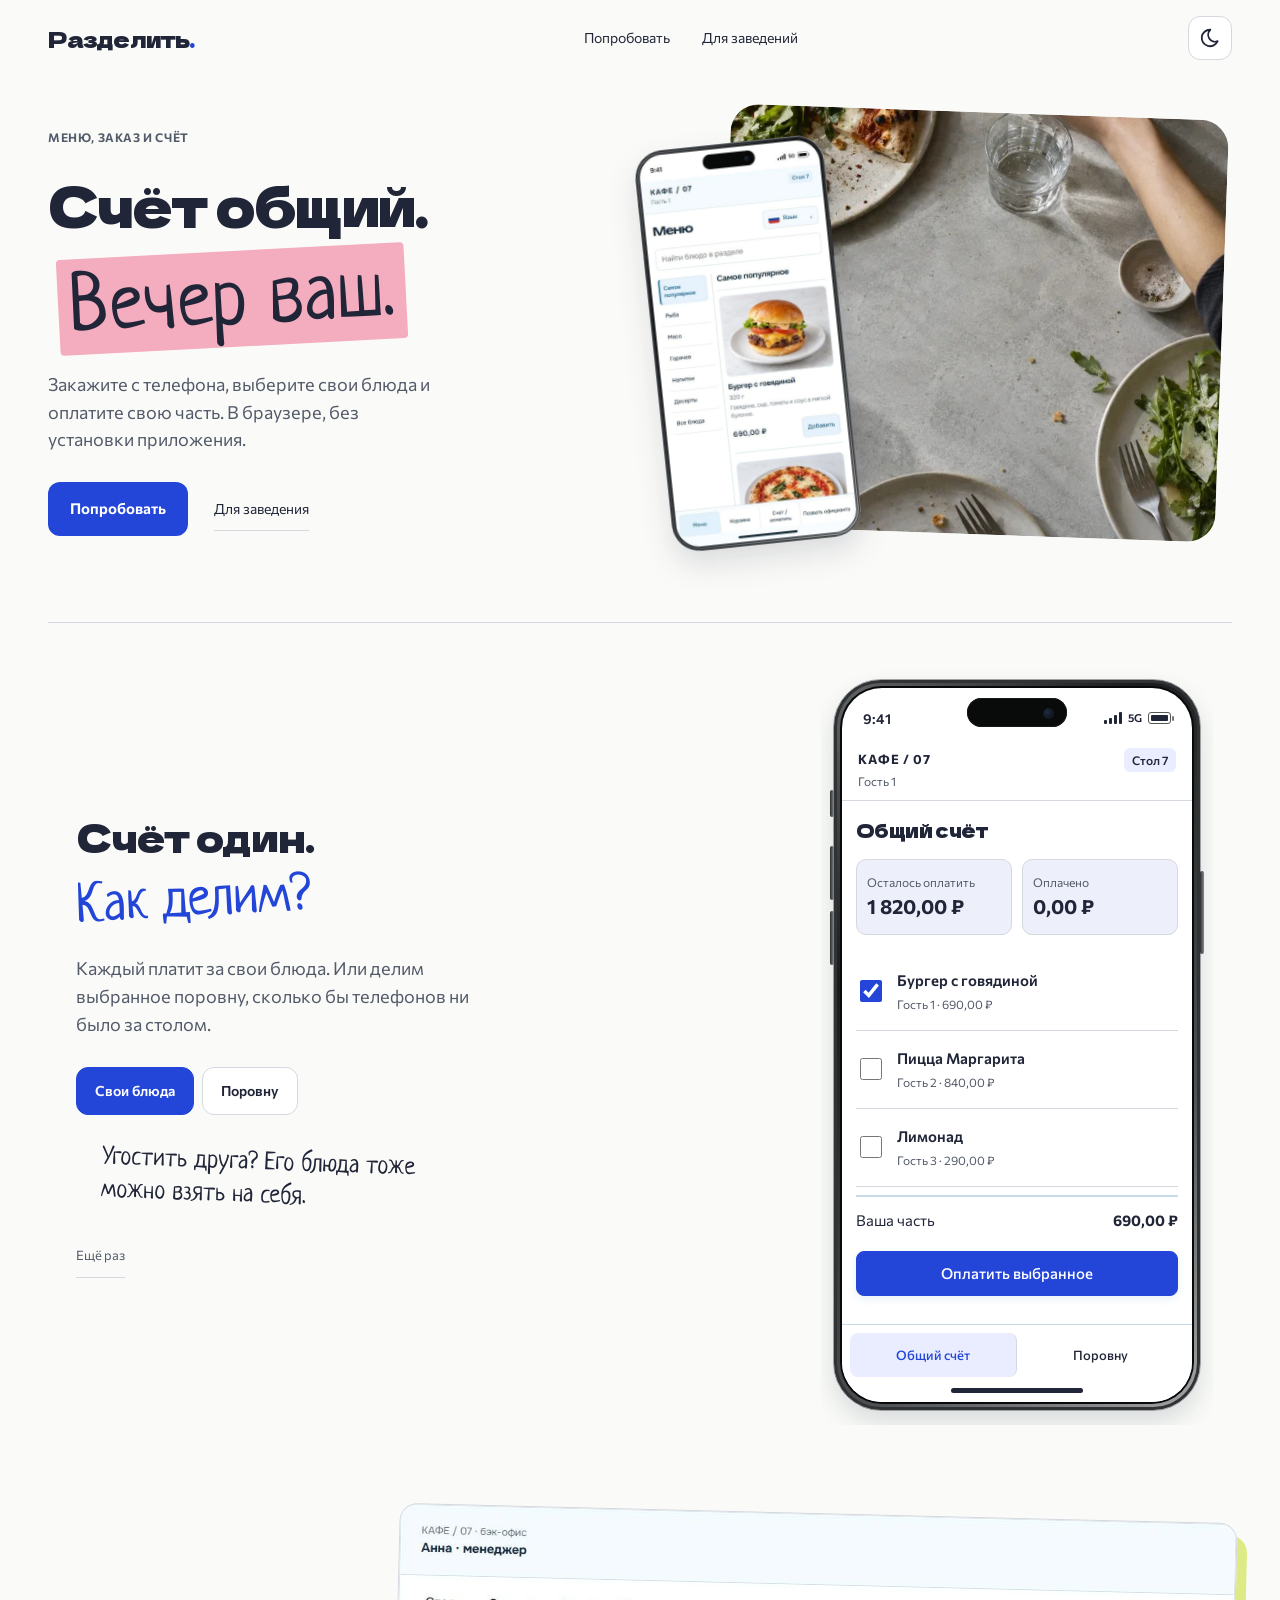
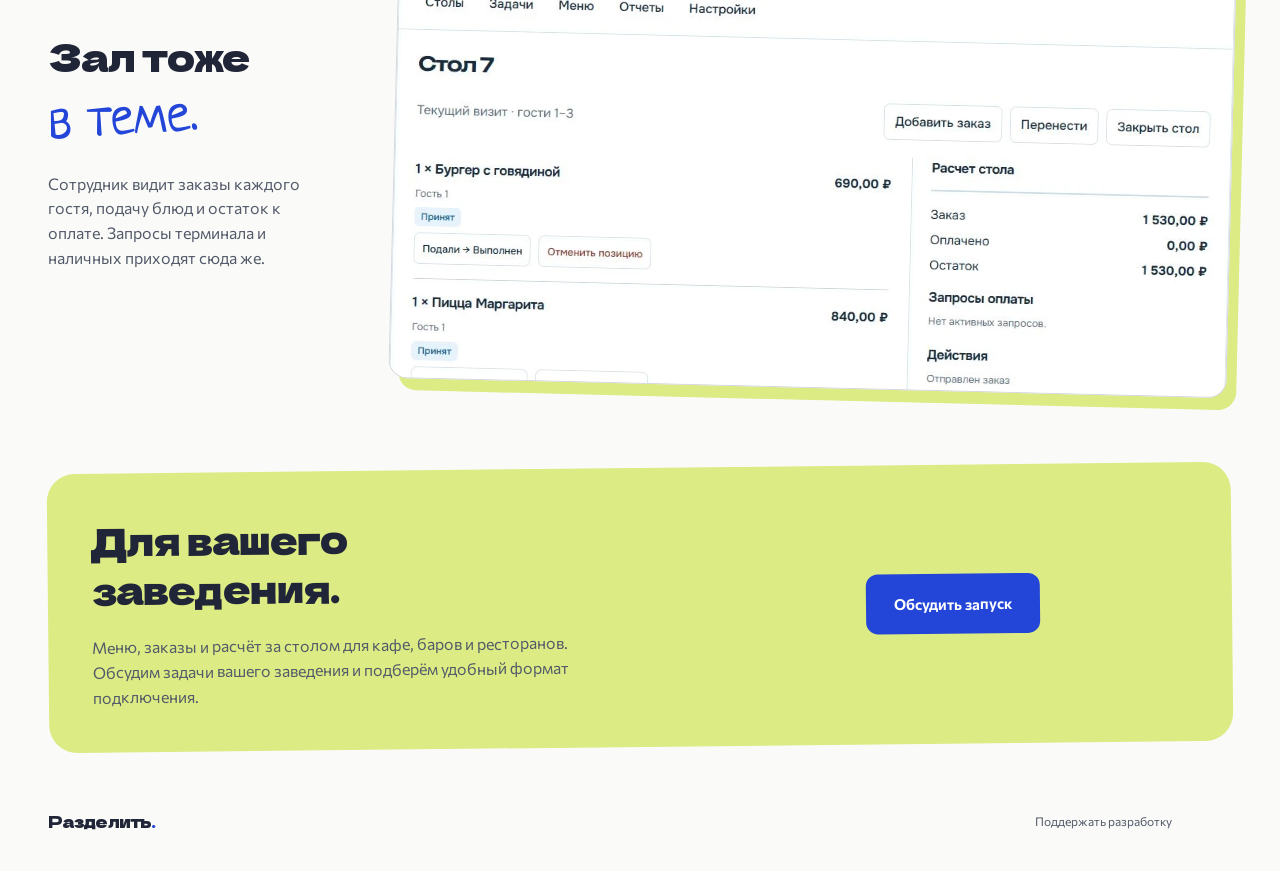
==== commit c4b43c1f: "Keep footer support button clear of back-to-top control" ====
--- a/landing/index.html
+++ b/landing/index.html
@@ -15,8 +15,8 @@
   <link rel="preload" href="assets/delagothicone.woff2" as="font" type="font/woff2" crossorigin>
   <link rel="preload" href="assets/neucha.woff2" as="font" type="font/woff2" crossorigin>
   <link rel="preload" href="assets/table.webp" as="image" imagesrcset="assets/table-700.webp 700w, assets/table-1000.webp 1000w, assets/table.webp 1400w" imagesizes="(max-width: 767px) 88vw, 45vw" fetchpriority="high">
-  <link rel="stylesheet" href="styles.css">
-  <script src="script.js" defer></script>
+  <link rel="stylesheet" href="styles.css?v=20261009-3">
+  <script src="script.js?v=20261009-3" defer></script>
 </head>
 <body id="top">
   <a class="skip-link" href="#main">Перейти к содержимому</a>
--- a/landing/styles.css
+++ b/landing/styles.css
@@ -20,3 +20,4 @@
 @media(max-width:380px){.wrap{width:calc(100% - 32px)}.wordmark{font-size:15px}h1{font-size:30px}.hero-scene{height:316px}.hero-phone{width:140px;top:12px}.hero-description{font-size:16px}.hero-actions{gap:12px 20px}.button{font-size:14px;padding:14px 18px}.contact-section{padding:26px 20px}.contact-section h2{font-size:22px}.dialog-header h2{font-size:21px}.contact-modes{gap:6px}.contact-modes button{font-size:12px;padding-inline:8px}.site-footer .wordmark{font-size:12px}.support-link{max-width:130px;text-align:right}.draft-actions{gap:12px}}
 @media(prefers-reduced-motion:reduce){*,*:before,*:after{animation:none!important;transition:none!important;scroll-behavior:auto!important}.button:hover,.button:active{transform:none}}
 
+.site-footer{padding-right:60px}
